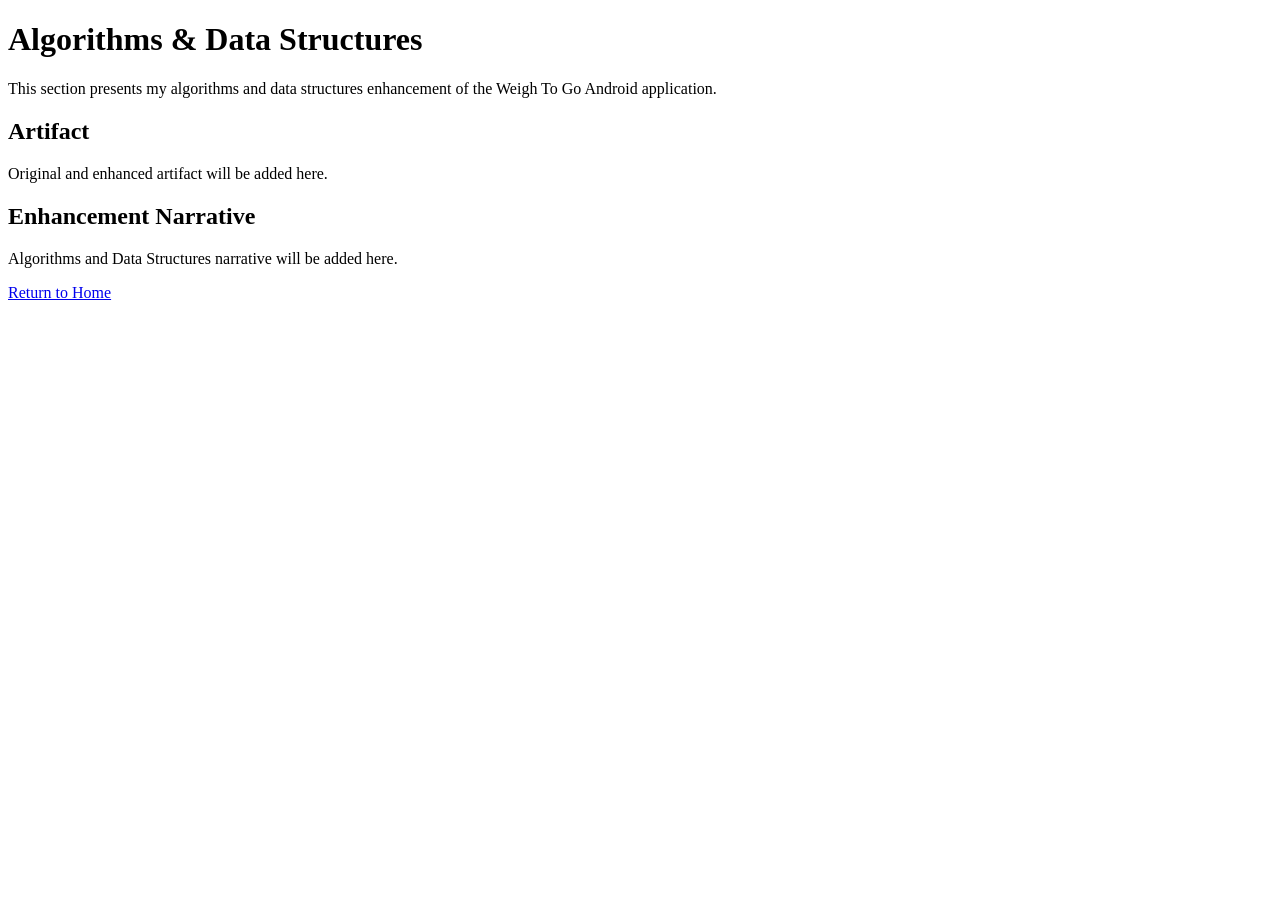
==== algorithms.html @ ab1f1945 "Create algorithms.html" ====
<!DOCTYPE html>
<html lang="en">

<head>
    <meta charset="UTF-8">
    <meta name="viewport" content="width=device-width, initial-scale=1.0">
    <title>Algorithms & Data Structures | Rachel Trainor</title>
</head>

<body>

    <h1>Algorithms & Data Structures</h1>

    <p>
        This section presents my algorithms and data structures enhancement
        of the Weigh To Go Android application.
    </p>

    <h2>Artifact</h2>
    <p>Original and enhanced artifact will be added here.</p>

    <h2>Enhancement Narrative</h2>
    <p>Algorithms and Data Structures narrative will be added here.</p>

    <p><a href="index.html">Return to Home</a></p>

</body>
</html>
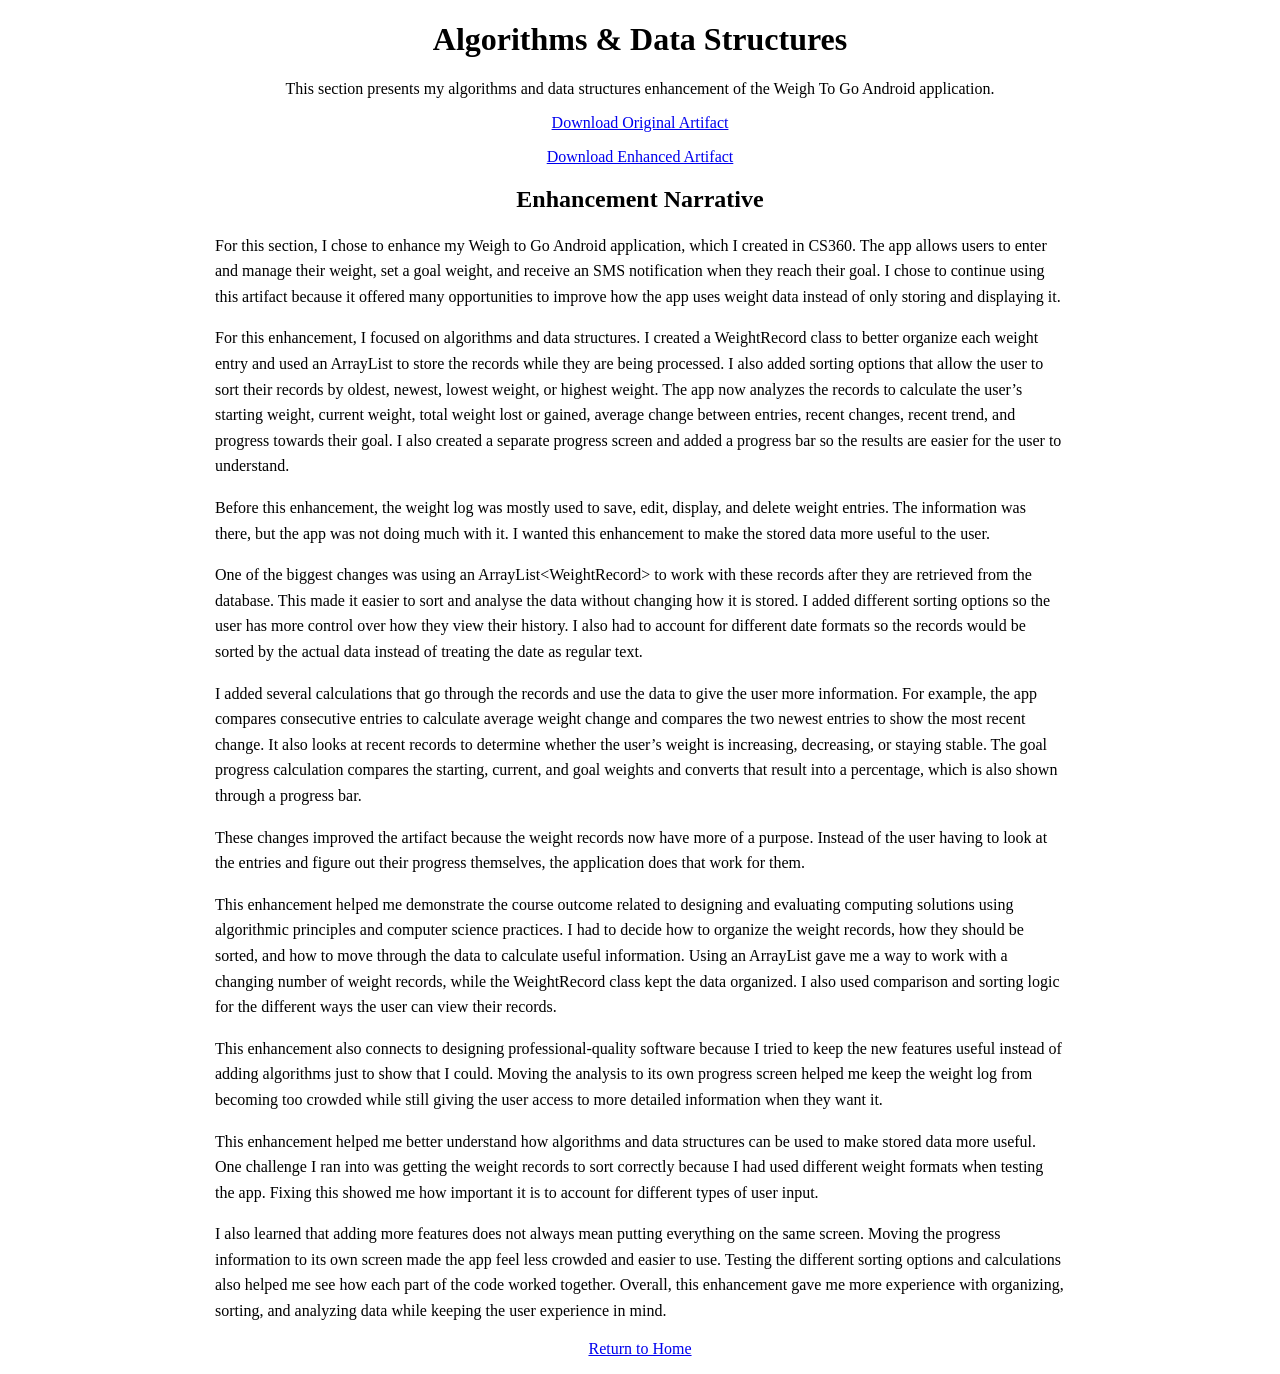
==== commit 8936f229: "Update algorithms.html" ====
--- a/algorithms.html
+++ b/algorithms.html
@@ -9,20 +9,127 @@
 
 <body>
 
-    <h1>Algorithms & Data Structures</h1>
+    <div style="text-align: center; max-width: 850px; margin: 0 auto;">
 
-    <p>
-        This section presents my algorithms and data structures enhancement
-        of the Weigh To Go Android application.
+        <h1>Algorithms & Data Structures</h1>
+
+        <p>
+            This section presents my algorithms and data structures enhancement
+            of the Weigh To Go Android application.
+        </p>
+
+        <p>
+            <a href="artifacts/WeighToGo_Original.zip">Download Original Artifact</a>
+        </p>
+
+        <p>
+            <a href="artifacts/WeighToGo_AlgorithmsEnhanced.zip">Download Enhanced Artifact</a>
+        </p>
+
+    </div>
+
+    <h2 style="text-align: center;">Enhancement Narrative</h2>
+
+    <div style="max-width: 850px; margin: 0 auto; line-height: 1.6;">
+
+        <p>
+            For this section, I chose to enhance my Weigh to Go Android application,
+            which I created in CS360. The app allows users to enter and manage their
+            weight, set a goal weight, and receive an SMS notification when they reach
+            their goal. I chose to continue using this artifact because it offered many
+            opportunities to improve how the app uses weight data instead of only
+            storing and displaying it.
+        </p>
+
+        <p>
+            For this enhancement, I focused on algorithms and data structures. I created
+            a WeightRecord class to better organize each weight entry and used an
+            ArrayList to store the records while they are being processed. I also added
+            sorting options that allow the user to sort their records by oldest, newest,
+            lowest weight, or highest weight. The app now analyzes the records to
+            calculate the user’s starting weight, current weight, total weight lost or
+            gained, average change between entries, recent changes, recent trend, and
+            progress towards their goal. I also created a separate progress screen and
+            added a progress bar so the results are easier for the user to understand.
+        </p>
+
+        <p>
+            Before this enhancement, the weight log was mostly used to save, edit,
+            display, and delete weight entries. The information was there, but the app
+            was not doing much with it. I wanted this enhancement to make the stored
+            data more useful to the user.
+        </p>
+
+        <p>
+            One of the biggest changes was using an ArrayList&lt;WeightRecord&gt; to work
+            with these records after they are retrieved from the database. This made it
+            easier to sort and analyse the data without changing how it is stored. I
+            added different sorting options so the user has more control over how they
+            view their history. I also had to account for different date formats so the
+            records would be sorted by the actual data instead of treating the date as
+            regular text.
+        </p>
+
+        <p>
+            I added several calculations that go through the records and use the data to
+            give the user more information. For example, the app compares consecutive
+            entries to calculate average weight change and compares the two newest
+            entries to show the most recent change. It also looks at recent records to
+            determine whether the user’s weight is increasing, decreasing, or staying
+            stable. The goal progress calculation compares the starting, current, and
+            goal weights and converts that result into a percentage, which is also shown
+            through a progress bar.
+        </p>
+
+        <p>
+            These changes improved the artifact because the weight records now have more
+            of a purpose. Instead of the user having to look at the entries and figure
+            out their progress themselves, the application does that work for them.
+        </p>
+
+        <p>
+            This enhancement helped me demonstrate the course outcome related to
+            designing and evaluating computing solutions using algorithmic principles
+            and computer science practices. I had to decide how to organize the weight
+            records, how they should be sorted, and how to move through the data to
+            calculate useful information. Using an ArrayList gave me a way to work with
+            a changing number of weight records, while the WeightRecord class kept the
+            data organized. I also used comparison and sorting logic for the different
+            ways the user can view their records.
+        </p>
+
+        <p>
+            This enhancement also connects to designing professional-quality software
+            because I tried to keep the new features useful instead of adding algorithms
+            just to show that I could. Moving the analysis to its own progress screen
+            helped me keep the weight log from becoming too crowded while still giving
+            the user access to more detailed information when they want it.
+        </p>
+
+        <p>
+            This enhancement helped me better understand how algorithms and data
+            structures can be used to make stored data more useful. One challenge I ran
+            into was getting the weight records to sort correctly because I had used
+            different weight formats when testing the app. Fixing this showed me how
+            important it is to account for different types of user input.
+        </p>
+
+        <p>
+            I also learned that adding more features does not always mean putting
+            everything on the same screen. Moving the progress information to its own
+            screen made the app feel less crowded and easier to use. Testing the
+            different sorting options and calculations also helped me see how each part
+            of the code worked together. Overall, this enhancement gave me more
+            experience with organizing, sorting, and analyzing data while keeping the
+            user experience in mind.
+        </p>
+
+    </div>
+
+    <p style="text-align: center;">
+        <a href="index.html">Return to Home</a>
     </p>
 
-    <h2>Artifact</h2>
-    <p>Original and enhanced artifact will be added here.</p>
+</body>
 
-    <h2>Enhancement Narrative</h2>
-    <p>Algorithms and Data Structures narrative will be added here.</p>
-
-    <p><a href="index.html">Return to Home</a></p>
-
-</body>
 </html>
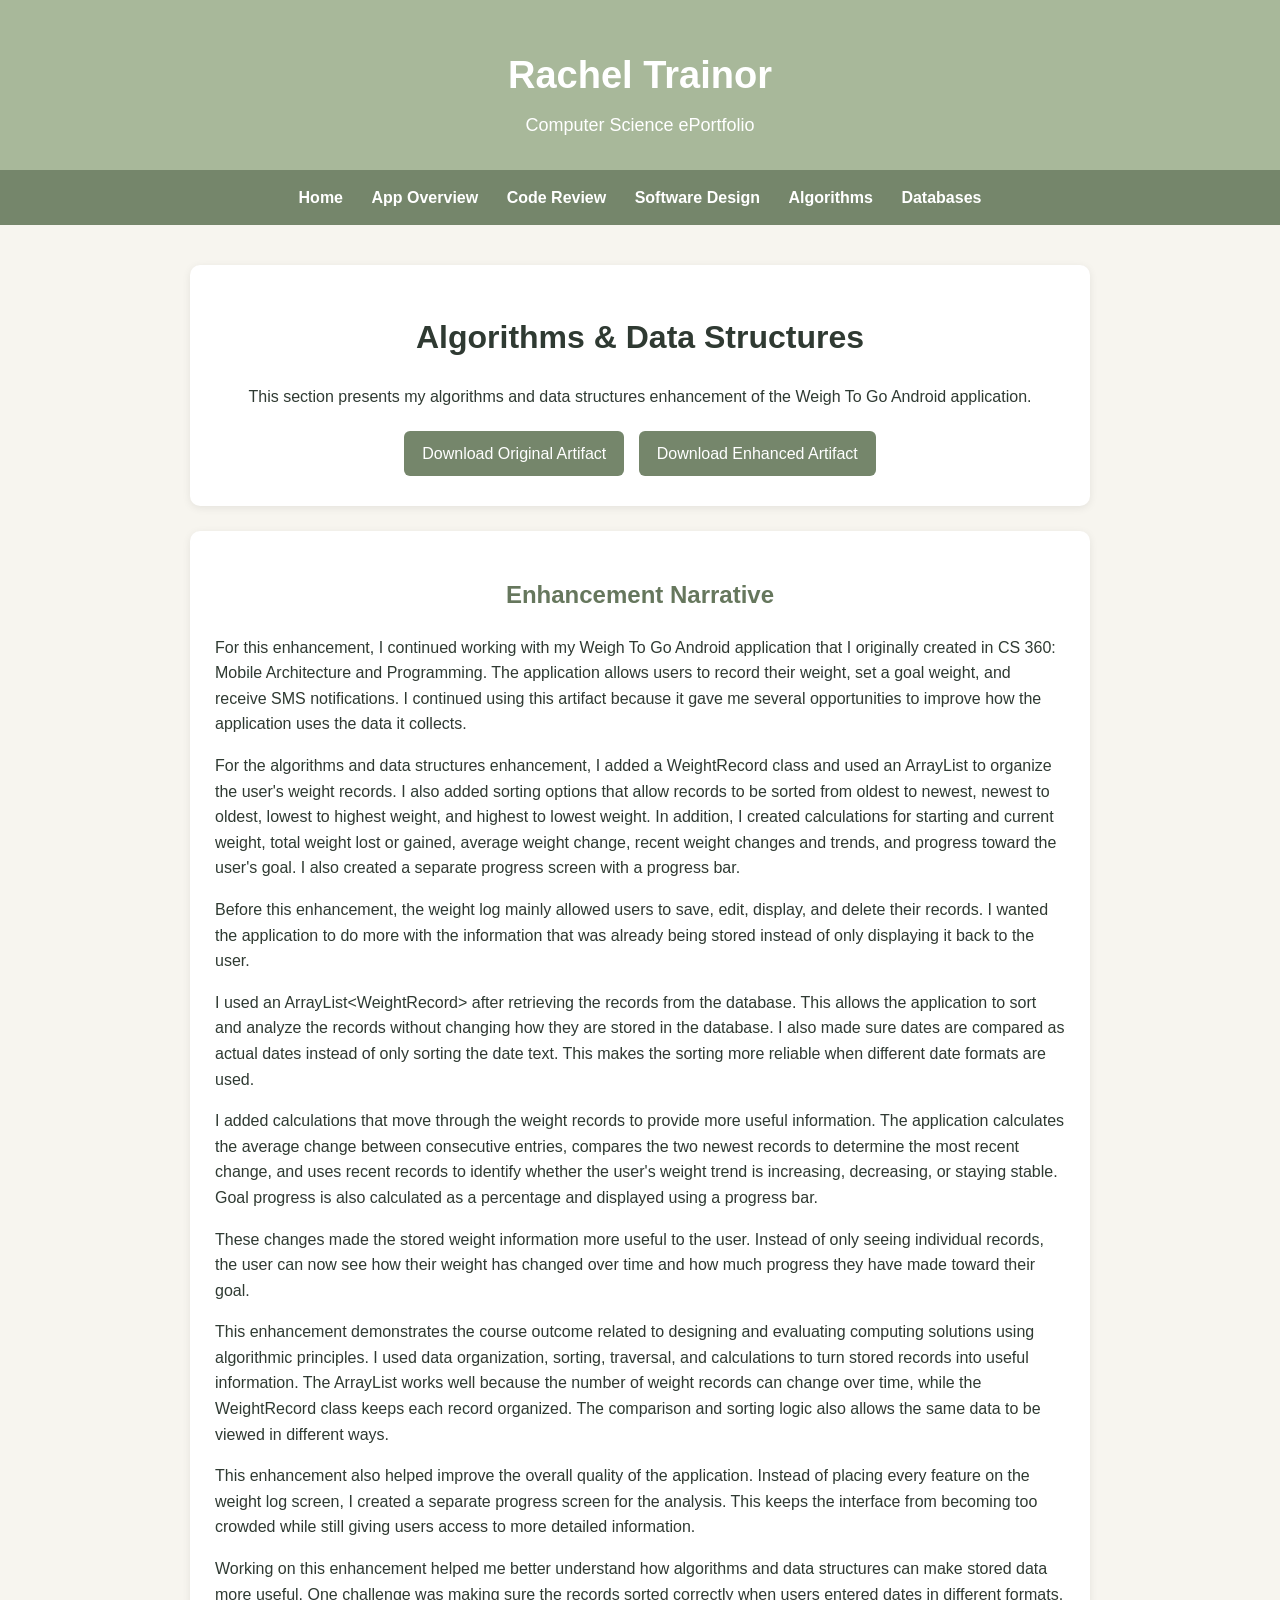
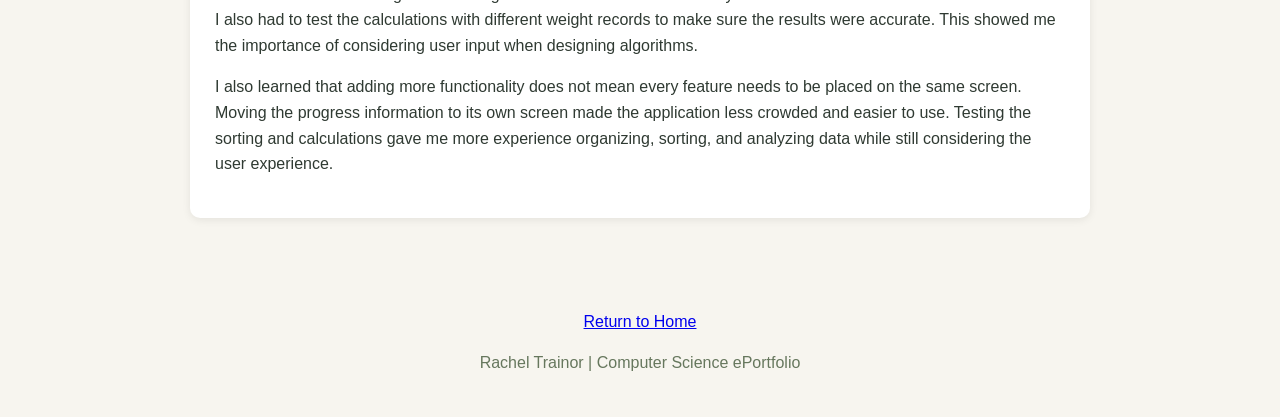
==== commit 3a310417: "Update algorithms.html" ====
--- a/algorithms.html
+++ b/algorithms.html
@@ -4,131 +4,167 @@
 <head>
     <meta charset="UTF-8">
     <meta name="viewport" content="width=device-width, initial-scale=1.0">
+
     <title>Algorithms & Data Structures | Rachel Trainor</title>
+
+    <link rel="stylesheet" href="style.css">
 </head>
 
 <body>
 
-    <div style="text-align: center; max-width: 850px; margin: 0 auto;">
+    <header>
+        <h1>Rachel Trainor</h1>
+        <p>Computer Science ePortfolio</p>
+    </header>
 
-        <h1>Algorithms & Data Structures</h1>
+    <nav>
+        <a href="index.html">Home</a>
+        <a href="app-overview.html">App Overview</a>
+        <a href="code-review.html">Code Review</a>
+        <a href="software-design.html">Software Design</a>
+        <a href="algorithms.html">Algorithms</a>
+        <a href="databases.html">Databases</a>
+    </nav>
+
+    <main>
+
+        <!-- Page Introduction -->
+
+        <div class="card" style="text-align: center;">
+
+            <h1>Algorithms & Data Structures</h1>
+
+            <p>
+                This section presents my algorithms and data structures
+                enhancement of the Weigh To Go Android application.
+            </p>
+
+            <a class="button"
+               href="artifacts/WeighToGo_Original.zip">
+                Download Original Artifact
+            </a>
+
+            <a class="button"
+               href="artifacts/WeighToGo_AlgorithmsEnhanced.zip">
+                Download Enhanced Artifact
+            </a>
+
+        </div>
+
+
+        <!-- Enhancement Narrative -->
+
+        <div class="card">
+
+            <h2 style="text-align: center;">Enhancement Narrative</h2>
+
+            <p>
+                For this enhancement, I continued working with my Weigh To Go
+                Android application that I originally created in CS 360: Mobile
+                Architecture and Programming. The application allows users to
+                record their weight, set a goal weight, and receive SMS
+                notifications. I continued using this artifact because it gave
+                me several opportunities to improve how the application uses the
+                data it collects.
+            </p>
+
+            <p>
+                For the algorithms and data structures enhancement, I added a
+                WeightRecord class and used an ArrayList to organize the user's
+                weight records. I also added sorting options that allow records
+                to be sorted from oldest to newest, newest to oldest, lowest to
+                highest weight, and highest to lowest weight. In addition, I
+                created calculations for starting and current weight, total
+                weight lost or gained, average weight change, recent weight
+                changes and trends, and progress toward the user's goal. I also
+                created a separate progress screen with a progress bar.
+            </p>
+
+            <p>
+                Before this enhancement, the weight log mainly allowed users to
+                save, edit, display, and delete their records. I wanted the
+                application to do more with the information that was already
+                being stored instead of only displaying it back to the user.
+            </p>
+
+            <p>
+                I used an ArrayList&lt;WeightRecord&gt; after retrieving the
+                records from the database. This allows the application to sort
+                and analyze the records without changing how they are stored in
+                the database. I also made sure dates are compared as actual
+                dates instead of only sorting the date text. This makes the
+                sorting more reliable when different date formats are used.
+            </p>
+
+            <p>
+                I added calculations that move through the weight records to
+                provide more useful information. The application calculates the
+                average change between consecutive entries, compares the two
+                newest records to determine the most recent change, and uses
+                recent records to identify whether the user's weight trend is
+                increasing, decreasing, or staying stable. Goal progress is also
+                calculated as a percentage and displayed using a progress bar.
+            </p>
+
+            <p>
+                These changes made the stored weight information more useful to
+                the user. Instead of only seeing individual records, the user can
+                now see how their weight has changed over time and how much
+                progress they have made toward their goal.
+            </p>
+
+            <p>
+                This enhancement demonstrates the course outcome related to
+                designing and evaluating computing solutions using algorithmic
+                principles. I used data organization, sorting, traversal, and
+                calculations to turn stored records into useful information.
+                The ArrayList works well because the number of weight records can
+                change over time, while the WeightRecord class keeps each record
+                organized. The comparison and sorting logic also allows the same
+                data to be viewed in different ways.
+            </p>
+
+            <p>
+                This enhancement also helped improve the overall quality of the
+                application. Instead of placing every feature on the weight log
+                screen, I created a separate progress screen for the analysis.
+                This keeps the interface from becoming too crowded while still
+                giving users access to more detailed information.
+            </p>
+
+            <p>
+                Working on this enhancement helped me better understand how
+                algorithms and data structures can make stored data more useful.
+                One challenge was making sure the records sorted correctly when
+                users entered dates in different formats. I also had to test the
+                calculations with different weight records to make sure the
+                results were accurate. This showed me the importance of
+                considering user input when designing algorithms.
+            </p>
+
+            <p>
+                I also learned that adding more functionality does not mean every
+                feature needs to be placed on the same screen. Moving the
+                progress information to its own screen made the application less
+                crowded and easier to use. Testing the sorting and calculations
+                gave me more experience organizing, sorting, and analyzing data
+                while still considering the user experience.
+            </p>
+
+        </div>
+
+    </main>
+
+
+    <footer>
 
         <p>
-            This section presents my algorithms and data structures enhancement
-            of the Weigh To Go Android application.
+            <a href="index.html">Return to Home</a>
         </p>
 
-        <p>
-            <a href="artifacts/WeighToGo_Original.zip">Download Original Artifact</a>
-        </p>
+        <p>Rachel Trainor | Computer Science ePortfolio</p>
 
-        <p>
-            <a href="artifacts/WeighToGo_AlgorithmsEnhanced.zip">Download Enhanced Artifact</a>
-        </p>
-
-    </div>
-
-    <h2 style="text-align: center;">Enhancement Narrative</h2>
-
-    <div style="max-width: 850px; margin: 0 auto; line-height: 1.6;">
-
-        <p>
-            For this section, I chose to enhance my Weigh to Go Android application,
-            which I created in CS360. The app allows users to enter and manage their
-            weight, set a goal weight, and receive an SMS notification when they reach
-            their goal. I chose to continue using this artifact because it offered many
-            opportunities to improve how the app uses weight data instead of only
-            storing and displaying it.
-        </p>
-
-        <p>
-            For this enhancement, I focused on algorithms and data structures. I created
-            a WeightRecord class to better organize each weight entry and used an
-            ArrayList to store the records while they are being processed. I also added
-            sorting options that allow the user to sort their records by oldest, newest,
-            lowest weight, or highest weight. The app now analyzes the records to
-            calculate the user’s starting weight, current weight, total weight lost or
-            gained, average change between entries, recent changes, recent trend, and
-            progress towards their goal. I also created a separate progress screen and
-            added a progress bar so the results are easier for the user to understand.
-        </p>
-
-        <p>
-            Before this enhancement, the weight log was mostly used to save, edit,
-            display, and delete weight entries. The information was there, but the app
-            was not doing much with it. I wanted this enhancement to make the stored
-            data more useful to the user.
-        </p>
-
-        <p>
-            One of the biggest changes was using an ArrayList&lt;WeightRecord&gt; to work
-            with these records after they are retrieved from the database. This made it
-            easier to sort and analyse the data without changing how it is stored. I
-            added different sorting options so the user has more control over how they
-            view their history. I also had to account for different date formats so the
-            records would be sorted by the actual data instead of treating the date as
-            regular text.
-        </p>
-
-        <p>
-            I added several calculations that go through the records and use the data to
-            give the user more information. For example, the app compares consecutive
-            entries to calculate average weight change and compares the two newest
-            entries to show the most recent change. It also looks at recent records to
-            determine whether the user’s weight is increasing, decreasing, or staying
-            stable. The goal progress calculation compares the starting, current, and
-            goal weights and converts that result into a percentage, which is also shown
-            through a progress bar.
-        </p>
-
-        <p>
-            These changes improved the artifact because the weight records now have more
-            of a purpose. Instead of the user having to look at the entries and figure
-            out their progress themselves, the application does that work for them.
-        </p>
-
-        <p>
-            This enhancement helped me demonstrate the course outcome related to
-            designing and evaluating computing solutions using algorithmic principles
-            and computer science practices. I had to decide how to organize the weight
-            records, how they should be sorted, and how to move through the data to
-            calculate useful information. Using an ArrayList gave me a way to work with
-            a changing number of weight records, while the WeightRecord class kept the
-            data organized. I also used comparison and sorting logic for the different
-            ways the user can view their records.
-        </p>
-
-        <p>
-            This enhancement also connects to designing professional-quality software
-            because I tried to keep the new features useful instead of adding algorithms
-            just to show that I could. Moving the analysis to its own progress screen
-            helped me keep the weight log from becoming too crowded while still giving
-            the user access to more detailed information when they want it.
-        </p>
-
-        <p>
-            This enhancement helped me better understand how algorithms and data
-            structures can be used to make stored data more useful. One challenge I ran
-            into was getting the weight records to sort correctly because I had used
-            different weight formats when testing the app. Fixing this showed me how
-            important it is to account for different types of user input.
-        </p>
-
-        <p>
-            I also learned that adding more features does not always mean putting
-            everything on the same screen. Moving the progress information to its own
-            screen made the app feel less crowded and easier to use. Testing the
-            different sorting options and calculations also helped me see how each part
-            of the code worked together. Overall, this enhancement gave me more
-            experience with organizing, sorting, and analyzing data while keeping the
-            user experience in mind.
-        </p>
-
-    </div>
-
-    <p style="text-align: center;">
-        <a href="index.html">Return to Home</a>
-    </p>
+    </footer>
 
 </body>
 
--- a/style.css
+++ b/style.css
@@ -0,0 +1,125 @@
+body {
+    margin: 0;
+    font-family: Arial, Helvetica, sans-serif;
+    background-color: #f7f5ef;
+    color: #2f3a32;
+    line-height: 1.6;
+}
+
+header {
+    background-color: #a8b89a;
+    text-align: center;
+    padding: 45px 20px 30px;
+}
+
+header h1 {
+    margin: 0;
+    font-size: 38px;
+    color: #ffffff;
+}
+
+header p {
+    margin: 5px 0 0;
+    color: #ffffff;
+    font-size: 18px;
+}
+
+nav {
+    background-color: #75866b;
+    text-align: center;
+    padding: 15px;
+}
+
+nav a {
+    color: white;
+    text-decoration: none;
+    margin: 0 12px;
+    font-weight: bold;
+}
+
+nav a:hover {
+    text-decoration: underline;
+}
+
+main {
+    max-width: 900px;
+    margin: 40px auto;
+    padding: 0 25px;
+}
+
+h2 {
+    color: #66775d;
+}
+
+.card {
+    background-color: white;
+    padding: 25px;
+    margin: 25px 0;
+    border-radius: 10px;
+    box-shadow: 0 2px 8px rgba(0, 0, 0, 0.08);
+}
+
+.button {
+    display: inline-block;
+    background-color: #75866b;
+    color: white;
+    padding: 10px 18px;
+    margin: 5px;
+    text-decoration: none;
+    border-radius: 6px;
+}
+
+.button:hover {
+    background-color: #5f7057;
+}
+
+footer {
+    text-align: center;
+    padding: 25px;
+    margin-top: 50px;
+    color: #66775d;
+}
+.markdown-body > h1:first-of-type {
+    display: none;
+}
+.feature-card {
+    display: flex;
+    align-items: center;
+    gap: 35px;
+}
+
+.feature-image {
+    width: 250px;
+    flex-shrink: 0;
+    text-align: center;
+}
+
+.feature-image img {
+    width: 100%;
+    max-width: 250px;
+    border-radius: 10px;
+}
+
+.image-placeholder {
+    width: 220px;
+    height: 350px;
+    background-color: #f0f0eb;
+    border: 2px dashed #a8b89a;
+    border-radius: 10px;
+    display: flex;
+    align-items: center;
+    justify-content: center;
+    color: #66775d;
+    margin: auto;
+}
+
+.feature-description {
+    flex: 1;
+}
+
+@media (max-width: 700px) {
+    .feature-card {
+        flex-direction: column;
+        text-align: center;
+    }
+}
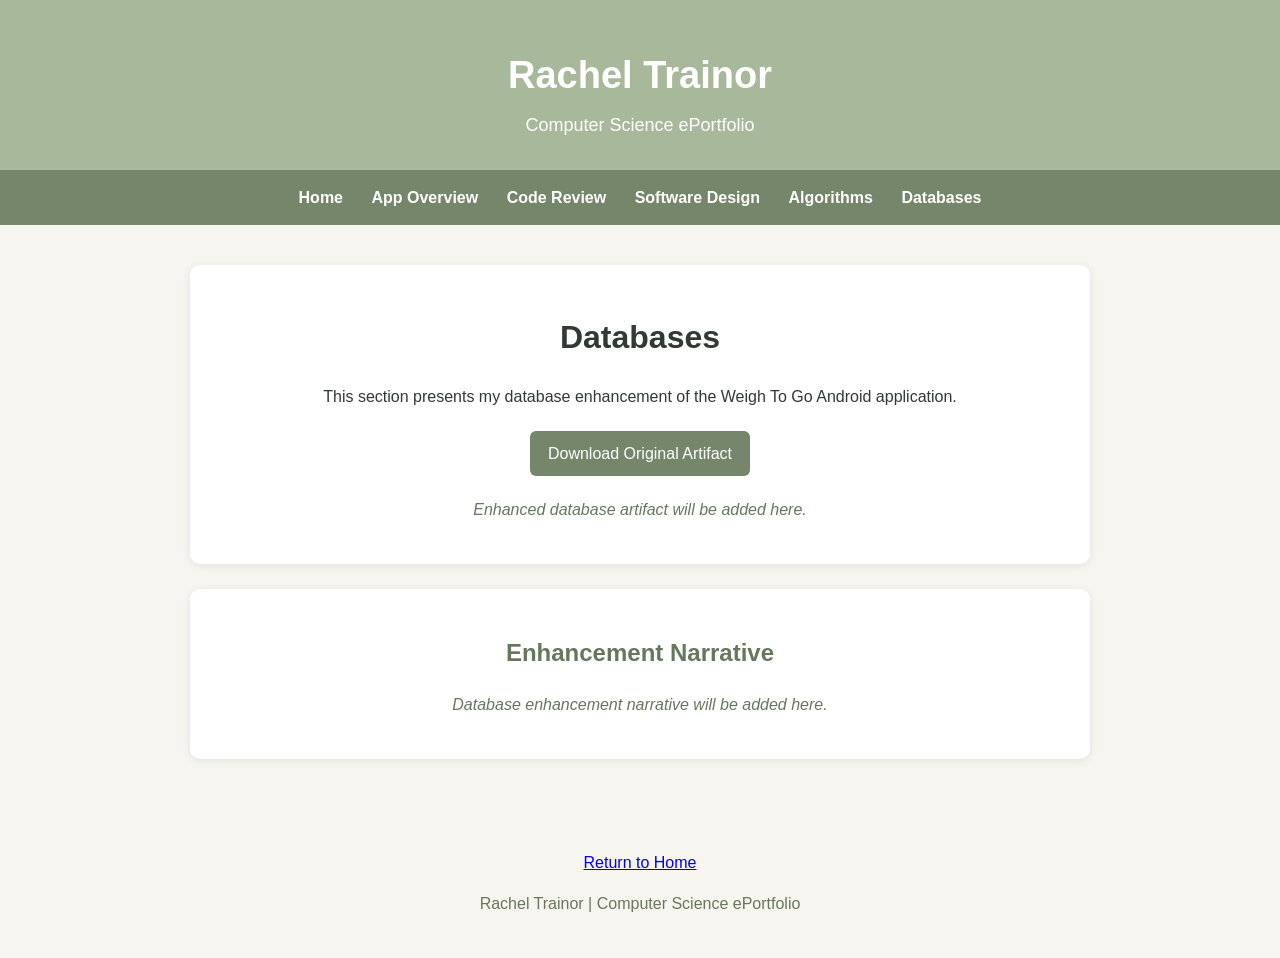
==== commit 06f1ede8: "Update algorithms.html" ====
--- a/algorithms.html
+++ b/algorithms.html
@@ -5,7 +5,7 @@
     <meta charset="UTF-8">
     <meta name="viewport" content="width=device-width, initial-scale=1.0">
 
-    <title>Algorithms & Data Structures | Rachel Trainor</title>
+    <title>Databases | Rachel Trainor</title>
 
     <link rel="stylesheet" href="style.css">
 </head>
@@ -32,11 +32,11 @@
 
         <div class="card" style="text-align: center;">
 
-            <h1>Algorithms & Data Structures</h1>
+            <h1>Databases</h1>
 
             <p>
-                This section presents my algorithms and data structures
-                enhancement of the Weigh To Go Android application.
+                This section presents my database enhancement of the
+                Weigh To Go Android application.
             </p>
 
             <a class="button"
@@ -44,10 +44,9 @@
                 Download Original Artifact
             </a>
 
-            <a class="button"
-               href="artifacts/WeighToGo_AlgorithmsEnhanced.zip">
-                Download Enhanced Artifact
-            </a>
+            <p style="color: #66775d;">
+                <em>Enhanced database artifact will be added here.</em>
+            </p>
 
         </div>
 
@@ -58,97 +57,8 @@
 
             <h2 style="text-align: center;">Enhancement Narrative</h2>
 
-            <p>
-                For this enhancement, I continued working with my Weigh To Go
-                Android application that I originally created in CS 360: Mobile
-                Architecture and Programming. The application allows users to
-                record their weight, set a goal weight, and receive SMS
-                notifications. I continued using this artifact because it gave
-                me several opportunities to improve how the application uses the
-                data it collects.
-            </p>
-
-            <p>
-                For the algorithms and data structures enhancement, I added a
-                WeightRecord class and used an ArrayList to organize the user's
-                weight records. I also added sorting options that allow records
-                to be sorted from oldest to newest, newest to oldest, lowest to
-                highest weight, and highest to lowest weight. In addition, I
-                created calculations for starting and current weight, total
-                weight lost or gained, average weight change, recent weight
-                changes and trends, and progress toward the user's goal. I also
-                created a separate progress screen with a progress bar.
-            </p>
-
-            <p>
-                Before this enhancement, the weight log mainly allowed users to
-                save, edit, display, and delete their records. I wanted the
-                application to do more with the information that was already
-                being stored instead of only displaying it back to the user.
-            </p>
-
-            <p>
-                I used an ArrayList&lt;WeightRecord&gt; after retrieving the
-                records from the database. This allows the application to sort
-                and analyze the records without changing how they are stored in
-                the database. I also made sure dates are compared as actual
-                dates instead of only sorting the date text. This makes the
-                sorting more reliable when different date formats are used.
-            </p>
-
-            <p>
-                I added calculations that move through the weight records to
-                provide more useful information. The application calculates the
-                average change between consecutive entries, compares the two
-                newest records to determine the most recent change, and uses
-                recent records to identify whether the user's weight trend is
-                increasing, decreasing, or staying stable. Goal progress is also
-                calculated as a percentage and displayed using a progress bar.
-            </p>
-
-            <p>
-                These changes made the stored weight information more useful to
-                the user. Instead of only seeing individual records, the user can
-                now see how their weight has changed over time and how much
-                progress they have made toward their goal.
-            </p>
-
-            <p>
-                This enhancement demonstrates the course outcome related to
-                designing and evaluating computing solutions using algorithmic
-                principles. I used data organization, sorting, traversal, and
-                calculations to turn stored records into useful information.
-                The ArrayList works well because the number of weight records can
-                change over time, while the WeightRecord class keeps each record
-                organized. The comparison and sorting logic also allows the same
-                data to be viewed in different ways.
-            </p>
-
-            <p>
-                This enhancement also helped improve the overall quality of the
-                application. Instead of placing every feature on the weight log
-                screen, I created a separate progress screen for the analysis.
-                This keeps the interface from becoming too crowded while still
-                giving users access to more detailed information.
-            </p>
-
-            <p>
-                Working on this enhancement helped me better understand how
-                algorithms and data structures can make stored data more useful.
-                One challenge was making sure the records sorted correctly when
-                users entered dates in different formats. I also had to test the
-                calculations with different weight records to make sure the
-                results were accurate. This showed me the importance of
-                considering user input when designing algorithms.
-            </p>
-
-            <p>
-                I also learned that adding more functionality does not mean every
-                feature needs to be placed on the same screen. Moving the
-                progress information to its own screen made the application less
-                crowded and easier to use. Testing the sorting and calculations
-                gave me more experience organizing, sorting, and analyzing data
-                while still considering the user experience.
+            <p style="text-align: center; color: #66775d;">
+                <em>Database enhancement narrative will be added here.</em>
             </p>
 
         </div>
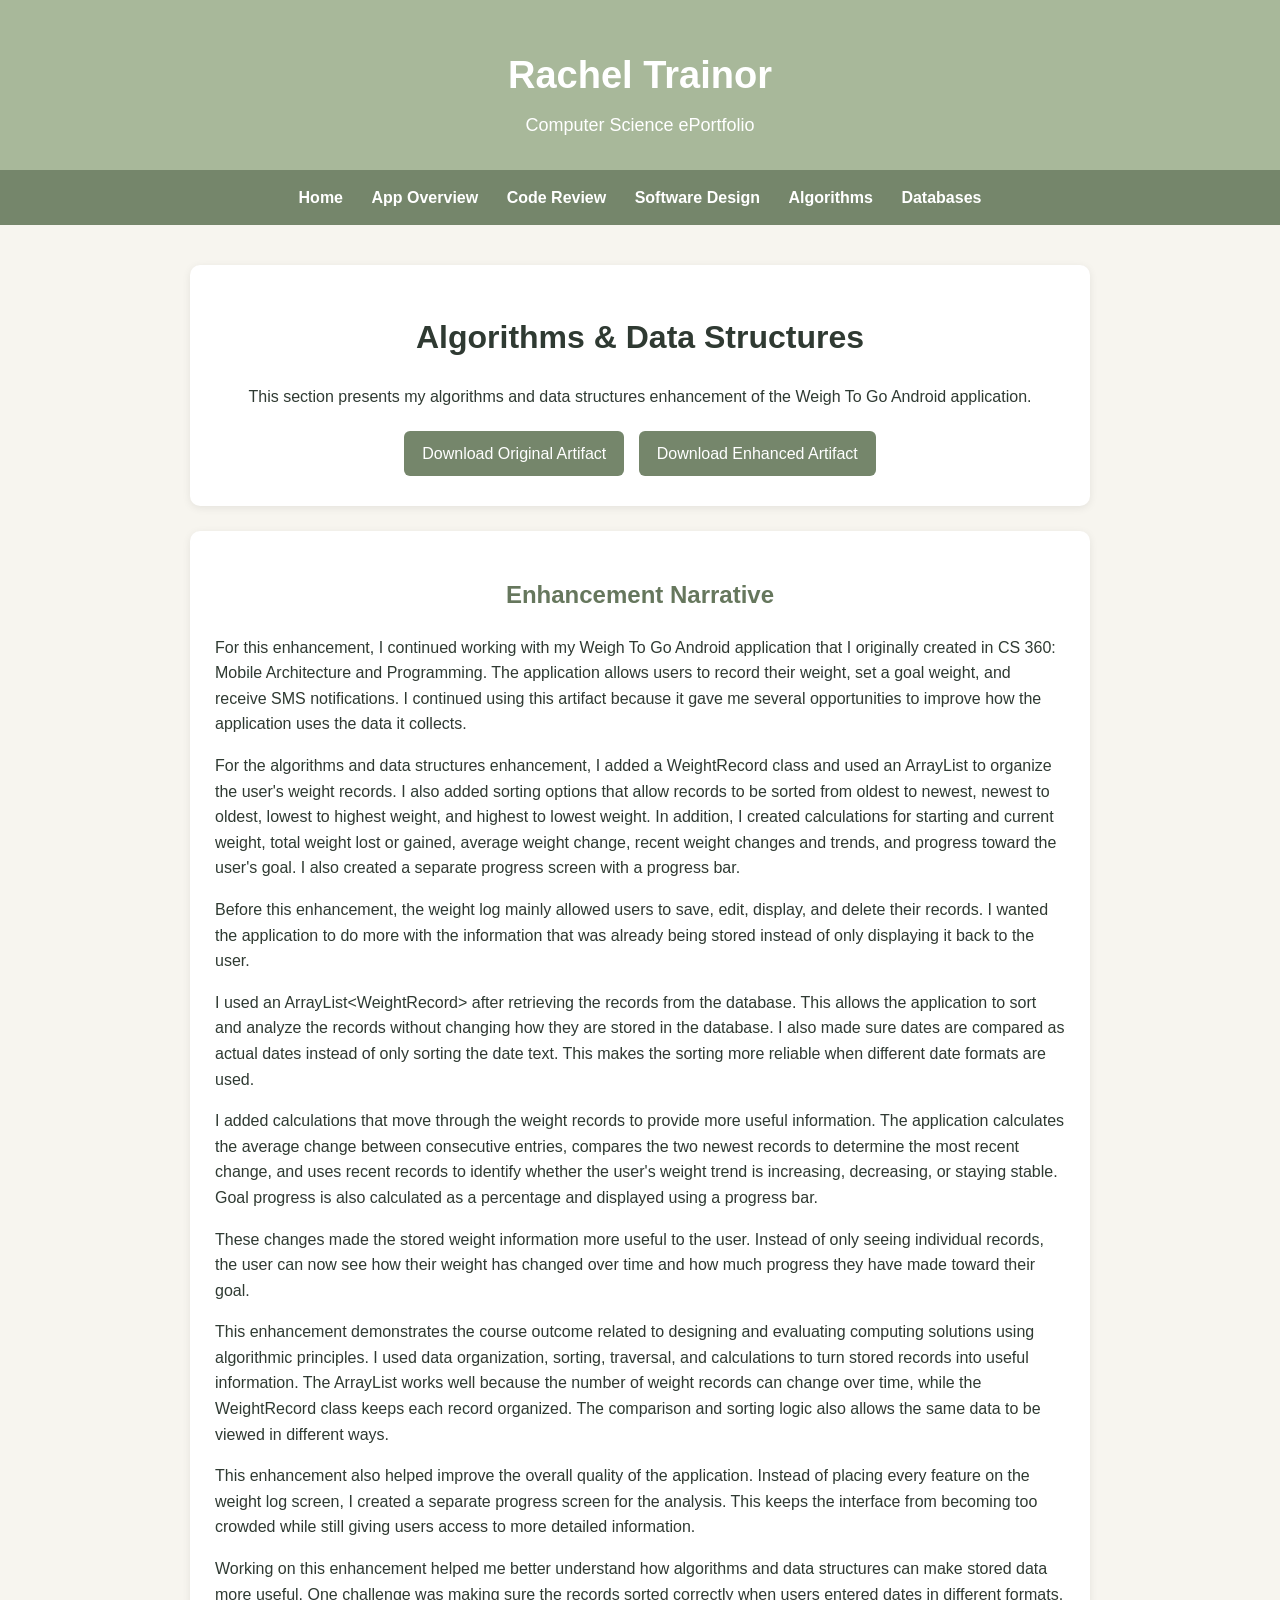
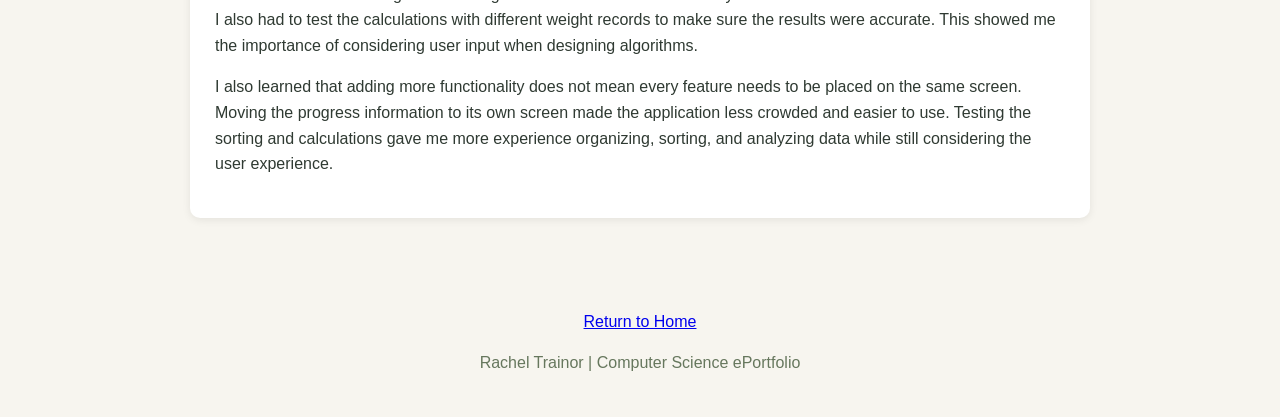
==== commit 140b6e2a: "Update algorithms.html" ====
--- a/algorithms.html
+++ b/algorithms.html
@@ -5,7 +5,7 @@
     <meta charset="UTF-8">
     <meta name="viewport" content="width=device-width, initial-scale=1.0">
 
-    <title>Databases | Rachel Trainor</title>
+    <title>Algorithms & Data Structures | Rachel Trainor</title>
 
     <link rel="stylesheet" href="style.css">
 </head>
@@ -32,11 +32,11 @@
 
         <div class="card" style="text-align: center;">
 
-            <h1>Databases</h1>
+            <h1>Algorithms & Data Structures</h1>
 
             <p>
-                This section presents my database enhancement of the
-                Weigh To Go Android application.
+                This section presents my algorithms and data structures
+                enhancement of the Weigh To Go Android application.
             </p>
 
             <a class="button"
@@ -44,9 +44,10 @@
                 Download Original Artifact
             </a>
 
-            <p style="color: #66775d;">
-                <em>Enhanced database artifact will be added here.</em>
-            </p>
+            <a class="button"
+               href="artifacts/WeighToGo_AlgorithmsEnhanced.zip">
+                Download Enhanced Artifact
+            </a>
 
         </div>
 
@@ -57,8 +58,97 @@
 
             <h2 style="text-align: center;">Enhancement Narrative</h2>
 
-            <p style="text-align: center; color: #66775d;">
-                <em>Database enhancement narrative will be added here.</em>
+            <p>
+                For this enhancement, I continued working with my Weigh To Go
+                Android application that I originally created in CS 360: Mobile
+                Architecture and Programming. The application allows users to
+                record their weight, set a goal weight, and receive SMS
+                notifications. I continued using this artifact because it gave
+                me several opportunities to improve how the application uses the
+                data it collects.
+            </p>
+
+            <p>
+                For the algorithms and data structures enhancement, I added a
+                WeightRecord class and used an ArrayList to organize the user's
+                weight records. I also added sorting options that allow records
+                to be sorted from oldest to newest, newest to oldest, lowest to
+                highest weight, and highest to lowest weight. In addition, I
+                created calculations for starting and current weight, total
+                weight lost or gained, average weight change, recent weight
+                changes and trends, and progress toward the user's goal. I also
+                created a separate progress screen with a progress bar.
+            </p>
+
+            <p>
+                Before this enhancement, the weight log mainly allowed users to
+                save, edit, display, and delete their records. I wanted the
+                application to do more with the information that was already
+                being stored instead of only displaying it back to the user.
+            </p>
+
+            <p>
+                I used an ArrayList&lt;WeightRecord&gt; after retrieving the
+                records from the database. This allows the application to sort
+                and analyze the records without changing how they are stored in
+                the database. I also made sure dates are compared as actual
+                dates instead of only sorting the date text. This makes the
+                sorting more reliable when different date formats are used.
+            </p>
+
+            <p>
+                I added calculations that move through the weight records to
+                provide more useful information. The application calculates the
+                average change between consecutive entries, compares the two
+                newest records to determine the most recent change, and uses
+                recent records to identify whether the user's weight trend is
+                increasing, decreasing, or staying stable. Goal progress is also
+                calculated as a percentage and displayed using a progress bar.
+            </p>
+
+            <p>
+                These changes made the stored weight information more useful to
+                the user. Instead of only seeing individual records, the user can
+                now see how their weight has changed over time and how much
+                progress they have made toward their goal.
+            </p>
+
+            <p>
+                This enhancement demonstrates the course outcome related to
+                designing and evaluating computing solutions using algorithmic
+                principles. I used data organization, sorting, traversal, and
+                calculations to turn stored records into useful information.
+                The ArrayList works well because the number of weight records can
+                change over time, while the WeightRecord class keeps each record
+                organized. The comparison and sorting logic also allows the same
+                data to be viewed in different ways.
+            </p>
+
+            <p>
+                This enhancement also helped improve the overall quality of the
+                application. Instead of placing every feature on the weight log
+                screen, I created a separate progress screen for the analysis.
+                This keeps the interface from becoming too crowded while still
+                giving users access to more detailed information.
+            </p>
+
+            <p>
+                Working on this enhancement helped me better understand how
+                algorithms and data structures can make stored data more useful.
+                One challenge was making sure the records sorted correctly when
+                users entered dates in different formats. I also had to test the
+                calculations with different weight records to make sure the
+                results were accurate. This showed me the importance of
+                considering user input when designing algorithms.
+            </p>
+
+            <p>
+                I also learned that adding more functionality does not mean every
+                feature needs to be placed on the same screen. Moving the
+                progress information to its own screen made the application less
+                crowded and easier to use. Testing the sorting and calculations
+                gave me more experience organizing, sorting, and analyzing data
+                while still considering the user experience.
             </p>
 
         </div>
